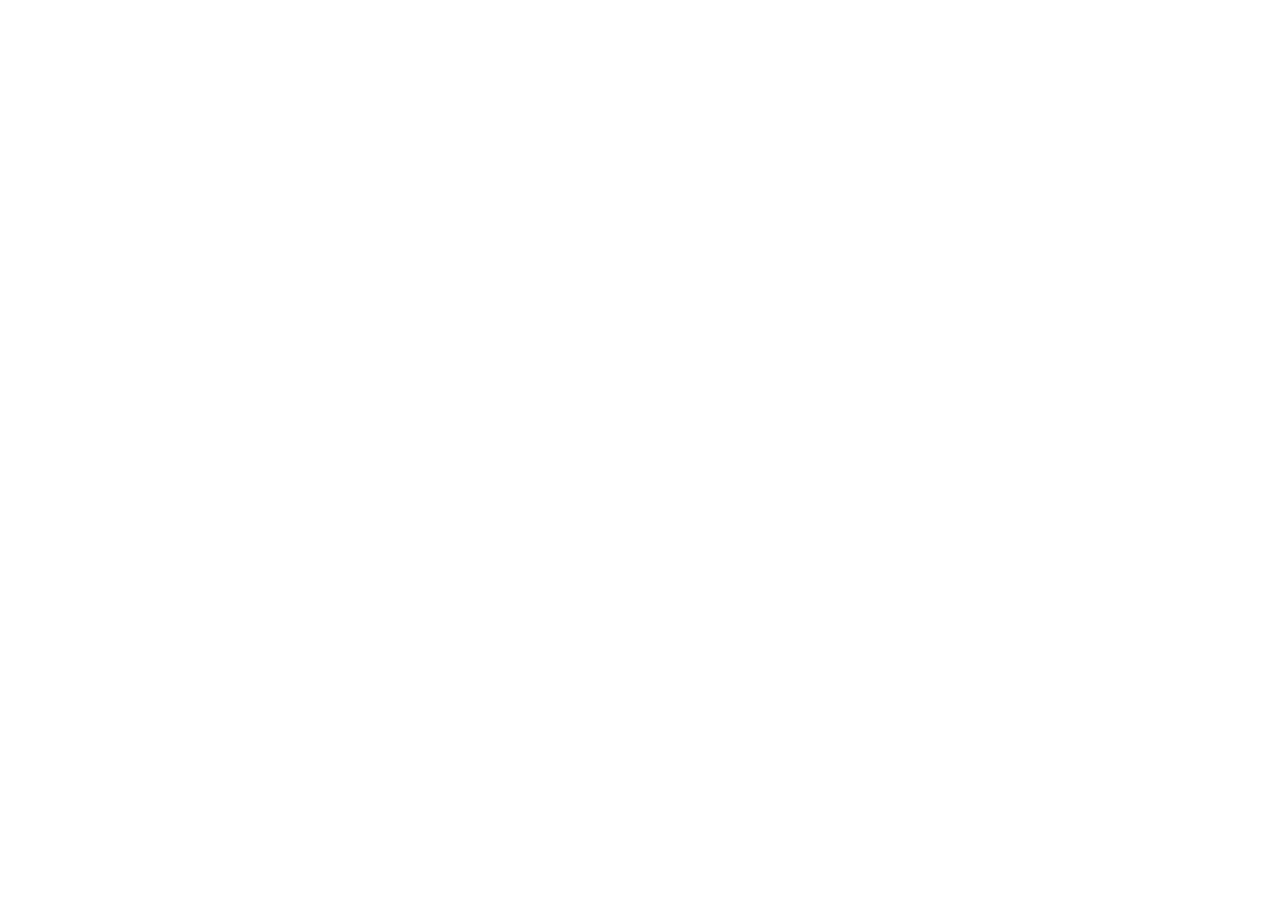
==== index.html @ d0f7f9ce "GENIUS ∞: region editor + tempo-lock" ====
<!doctype html>
<html lang="en">
<head>
  <meta charset="UTF-8" />
  <meta name="viewport" content="width=device-width, initial-scale=1.0" />
  <title>GENIUS ∞ · by Machavelli</title>
  <meta name="description" content="The synesthetic DAW — produce, track, mix, master, DJ. Everything in the box." />
  <meta property="og:title" content="GENIUS ∞ · by Machavelli" />
  <meta property="og:description" content="The synesthetic DAW — produce, track, mix, master, DJ. Everything in the box." />
  <meta property="og:type" content="website" />
  <meta property="og:url" content="https://jackpolo69.github.io/genius/" />
  <meta property="og:image" content="https://jackpolo69.github.io/genius/og.png" />
  <meta name="twitter:card" content="summary_large_image" />
  <link rel="manifest" href="manifest.webmanifest" />
  <link rel="apple-touch-icon" href="icon-192.png" />
  <meta name="theme-color" content="#e6e8ee" />
  <meta name="twitter:image" content="https://jackpolo69.github.io/genius/og.png" />
  <script type="module" crossorigin src="/genius/assets/index-BttVR9LT.js"></script>
  <link rel="stylesheet" crossorigin href="/genius/assets/index-BQiMlMH0.css">
</head>
<body>
  <div id="root"></div>
</body>
</html>
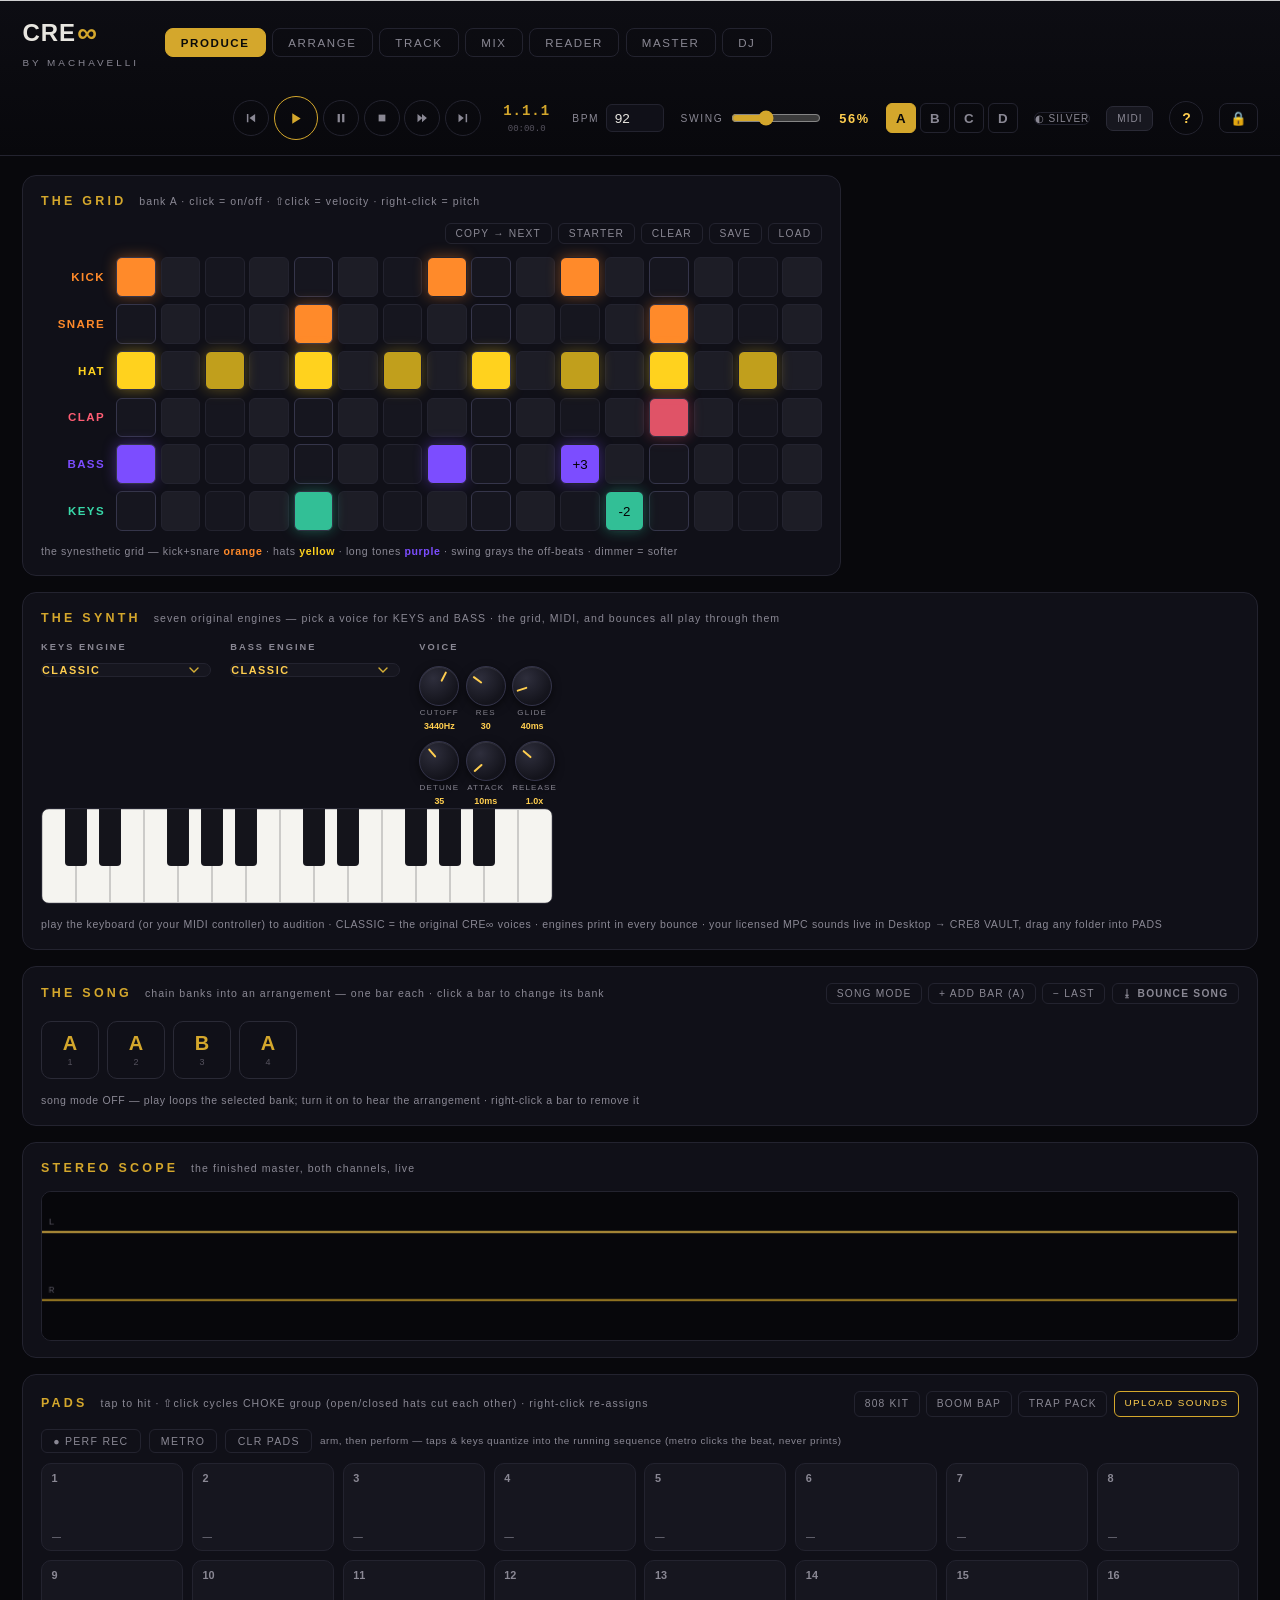
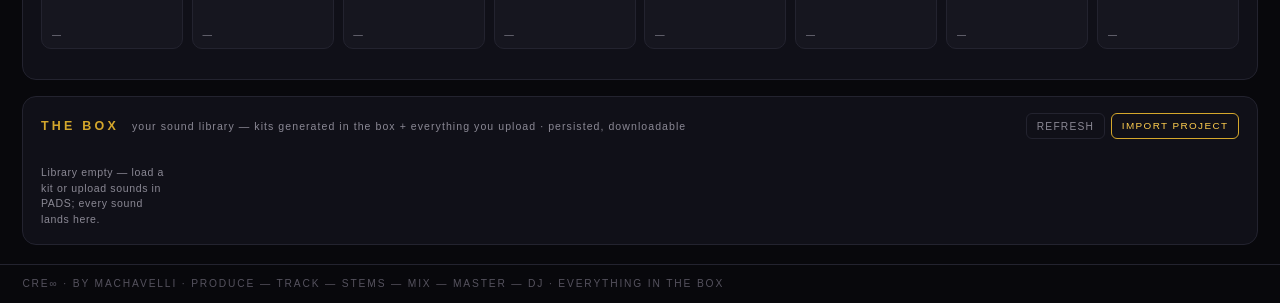
==== commit ac786332: "CRE∞ — the DAW renamed (was GENIUS ∞) · mythOS rebrand" ====
--- a/index.html
+++ b/index.html
@@ -3,20 +3,20 @@
 <head>
   <meta charset="UTF-8" />
   <meta name="viewport" content="width=device-width, initial-scale=1.0" />
-  <title>GENIUS ∞ · by Machavelli</title>
+  <title>CRE∞ · by Machavelli</title>
   <meta name="description" content="The synesthetic DAW — produce, track, mix, master, DJ. Everything in the box." />
-  <meta property="og:title" content="GENIUS ∞ · by Machavelli" />
+  <meta property="og:title" content="CRE∞ · by Machavelli" />
   <meta property="og:description" content="The synesthetic DAW — produce, track, mix, master, DJ. Everything in the box." />
   <meta property="og:type" content="website" />
-  <meta property="og:url" content="https://jackpolo69.github.io/genius/" />
-  <meta property="og:image" content="https://jackpolo69.github.io/genius/og.png" />
+  <meta property="og:url" content="https://jackpolo69.github.io/cre8/" />
+  <meta property="og:image" content="https://jackpolo69.github.io/cre8/og.png" />
   <meta name="twitter:card" content="summary_large_image" />
   <link rel="manifest" href="manifest.webmanifest" />
   <link rel="apple-touch-icon" href="icon-192.png" />
   <meta name="theme-color" content="#e6e8ee" />
-  <meta name="twitter:image" content="https://jackpolo69.github.io/genius/og.png" />
-  <script type="module" crossorigin src="/genius/assets/index-BttVR9LT.js"></script>
-  <link rel="stylesheet" crossorigin href="/genius/assets/index-BQiMlMH0.css">
+  <meta name="twitter:image" content="https://jackpolo69.github.io/cre8/og.png" />
+  <script type="module" crossorigin src="/assets/index-DWMGyUYW.js"></script>
+  <link rel="stylesheet" crossorigin href="/assets/index-BhJXelOL.css">
 </head>
 <body>
   <div id="root"></div>
--- a/assets/index-BhJXelOL.css
+++ b/assets/index-BhJXelOL.css
@@ -0,0 +1 @@
+:root{--bg: #dcdfe6;--panel: #f2f4f8;--panel2: #e7eaf0;--line: #c6cad4;--ink: #23252c;--dim: #6f7480;--gold: #a87f18;--gold-hot: #8a680e;--glass: #0b0b10;--glass-line: #23232f}body{background:linear-gradient(160deg,#e6e8ee,#d3d7df)}*{margin:0;padding:0;box-sizing:border-box}body{background:var(--bg);color:var(--ink);font:14px/1.5 Helvetica Neue,Arial,sans-serif;-webkit-font-smoothing:antialiased}.shell{min-height:100dvh;display:flex;flex-direction:column}.top{display:flex;align-items:center;gap:1.6rem;padding:.9rem 1.4rem;border-bottom:1px solid var(--line);background:linear-gradient(180deg,#f5f6fa,#e3e6ec);box-shadow:0 1px #fffc inset;position:sticky;top:0;z-index:5;flex-wrap:wrap}.brand b{font-size:1.5rem;letter-spacing:.04em;font-weight:800}.brand b span{color:var(--gold)}.brand i{display:block;font-size:.62rem;letter-spacing:.3em;text-transform:uppercase;color:var(--dim);font-style:normal}.screens{display:flex;gap:.4rem}.screens button{background:none;border:1px solid var(--line);color:var(--dim);padding:.45rem .95rem;border-radius:8px;letter-spacing:.14em;font-size:.72rem;cursor:pointer}.screens button.on{color:#0a0a0a;background:var(--gold);border-color:var(--gold);font-weight:700}.transport{display:flex;align-items:center;gap:1rem;margin-left:auto;flex-wrap:wrap}.transport label{font-size:.64rem;letter-spacing:.16em;color:var(--dim);display:flex;align-items:center;gap:.45rem}.transport input[type=number]{width:58px;background:var(--panel);border:1px solid var(--line);color:var(--ink);padding:.35rem .45rem;border-radius:6px;font-size:.85rem}.transport input[type=range]{accent-color:var(--gold);width:90px}.play{width:44px;height:44px;border-radius:50%;border:1px solid var(--gold);background:none;color:var(--gold);font-size:1rem;cursor:pointer;transition:all .15s}.play.live{background:var(--gold);color:#0a0a0a;box-shadow:0 0 24px #d4a72c55}.lock{background:none;border:1px solid var(--line);border-radius:8px;padding:.4rem .6rem;cursor:pointer}.lock.open{border-color:var(--gold)}.widgetbar{display:flex;align-items:center;gap:.5rem;padding:.55rem 1.4rem;background:#e9e7f0;border-bottom:1px solid var(--line);font-size:.68rem;letter-spacing:.12em;color:var(--dim);flex-wrap:wrap}.widgetbar button{background:none;border:1px solid var(--line);color:var(--dim);border-radius:6px;padding:.3rem .7rem;cursor:pointer;text-transform:uppercase;font-size:.64rem;letter-spacing:.12em}.widgetbar button.on{color:var(--gold-hot);border-color:var(--gold)}.widgetbar em{margin-left:auto;font-style:italic;color:#7c818c}.deck{flex:1;display:grid;grid-template-columns:repeat(12,1fr);gap:1rem;padding:1.2rem 1.4rem;align-content:start}.widget{background:var(--panel);border:1px solid var(--line);border-radius:14px;padding:1rem 1.1rem}.grid-widget{grid-column:span 8}.reader-widget{grid-column:span 4}.library-widget{grid-column:span 12}.mixer-widget,.dj-widget{grid-column:span 8}.whead{display:flex;align-items:baseline;gap:.8rem;margin-bottom:.8rem}.whead h2{font-size:.78rem;letter-spacing:.26em;color:var(--gold);font-weight:700}.wsub{font-size:.66rem;color:var(--dim);letter-spacing:.1em}.wactions{margin-left:auto;display:flex;gap:.4rem}.wactions button{background:none;border:1px solid var(--line);color:var(--dim);border-radius:6px;padding:.25rem .6rem;font-size:.64rem;letter-spacing:.12em;text-transform:uppercase;cursor:pointer}.wactions button:hover{color:var(--ink)}.grid{display:flex;flex-direction:column;gap:.45rem}.row{display:flex;align-items:center;gap:.7rem}.tname{width:64px;text-align:right;background:none;border:none;font-weight:800;font-size:.72rem;letter-spacing:.12em;cursor:pointer}.steps{display:grid;grid-template-columns:repeat(16,1fr);gap:.3rem;flex:1}.step{aspect-ratio:1;border-radius:6px;border:1px solid var(--line);background:var(--panel2);cursor:pointer;transition:transform .08s,background .1s;min-width:0}.step.beat{border-color:#35354a}.step.swung:not(.on){background:#ccd1da}.step:hover{transform:scale(1.12)}.step.now{outline:2px solid var(--gold-hot);outline-offset:1px}.legend{margin-top:.8rem;font-size:.66rem;color:var(--dim);letter-spacing:.06em}.legend i{font-style:normal;font-weight:700}.reader-widget canvas{width:100%;height:120px;border-radius:8px;display:block;background:#0b0b10}.readout{display:flex;gap:1.6rem;margin-top:.7rem}.readout b{display:block;font-size:1.35rem;color:var(--gold-hot)}.readout span{font-size:.62rem;letter-spacing:.14em;text-transform:uppercase;color:var(--dim)}.library{display:grid;grid-template-columns:repeat(auto-fill,minmax(120px,1fr));gap:.7rem}.sound{background:var(--panel2);border:1px solid var(--line);border-left-width:3px;border-radius:10px;padding:.8rem;text-align:left;cursor:pointer;transition:transform .1s}.sound:hover{transform:translateY(-2px)}.sound b{display:block;font-size:.8rem;letter-spacing:.12em}.sound span{font-size:.6rem;color:var(--dim);letter-spacing:.14em;text-transform:uppercase}.mixer{display:flex;gap:1.4rem;padding:.4rem 0 .2rem}.strip{display:flex;flex-direction:column;align-items:center;gap:.6rem}.strip input[type=range]{writing-mode:vertical-lr;direction:rtl;height:130px;accent-color:var(--gold)}.strip b{font-size:.66rem;letter-spacing:.12em}.xfade{display:flex;align-items:center;gap:1rem;padding:1rem 0}.xfade b{color:var(--gold);font-size:1.1rem}.xfade input{flex:1;accent-color:var(--gold);height:30px}.foot{padding:.7rem 1.4rem;border-top:1px solid var(--line);color:#7c818c;font-size:.64rem;letter-spacing:.18em;text-transform:uppercase}@media (max-width: 900px){.grid-widget,.reader-widget,.mixer-widget,.dj-widget{grid-column:span 12}.tname{width:48px;font-size:.62rem}.mixer{overflow-x:auto}}.swing-pct{color:var(--gold-hot);font-size:.8rem;min-width:42px;text-align:right;font-variant-numeric:tabular-nums}.banks{display:flex;gap:.25rem}.banks button{width:30px;height:30px;border-radius:6px;border:1px solid var(--line);background:none;color:var(--dim);font-weight:800;cursor:pointer}.banks button.on{background:var(--gold);color:#0a0a0a;border-color:var(--gold)}.takes-widget,.master-widget{grid-column:span 12}.recbtn{background:none;border:1px solid #e5484d;color:#ff7b81;border-radius:6px;padding:.3rem .7rem;font-size:.66rem;letter-spacing:.12em;cursor:pointer}.recstop{background:#e5484d;border:1px solid #e5484d;color:#fff;border-radius:6px;padding:.3rem .7rem;font-size:.66rem;letter-spacing:.12em;cursor:pointer}.reclive{color:#ff7b81;font-size:.7rem;letter-spacing:.14em;margin-bottom:.6rem;animation:blink 1.1s infinite}.take{background:var(--panel2);border:1px solid var(--line);border-radius:10px;padding:.7rem .8rem}.take b{display:block;font-size:.74rem;letter-spacing:.08em}.take span{font-size:.62rem;color:var(--dim)}.takeacts{display:flex;gap:.4rem;margin-top:.5rem}.takeacts button{background:none;border:1px solid var(--line);color:var(--ink);border-radius:6px;padding:.25rem .6rem;font-size:.66rem;cursor:pointer}.strip{min-width:76px}.strip .meter{width:8px;height:60px;background:#0b0b10;border-radius:4px;overflow:hidden;display:flex;align-items:flex-end;margin-bottom:.3rem}.strip .meterfill{width:100%;transition:height .08s linear}.strip .fader{writing-mode:vertical-lr;direction:rtl;height:100px;accent-color:var(--gold)}.mini{display:flex;flex-direction:column;align-items:center;font-size:.54rem;letter-spacing:.1em;color:var(--dim);gap:.1rem}.mini input{width:64px;accent-color:var(--gold)}.mini b{color:var(--gold-hot);font-size:.6rem}.ms{display:flex;gap:.3rem;margin:.3rem 0}.ms button{width:24px;height:22px;border-radius:5px;border:1px solid var(--line);background:none;color:var(--dim);font-size:.62rem;font-weight:800;cursor:pointer}.ms button.dead{background:#e5484d;color:#fff;border-color:#e5484d}.ms button.soloed{background:var(--gold);color:#0a0a0a;border-color:var(--gold)}.mixer{overflow-x:auto;padding-bottom:.5rem}.masterrow{display:flex;gap:1.4rem;flex-wrap:wrap}.masterrow fieldset{border:1px solid var(--line);border-radius:12px;padding:.9rem 1rem;display:flex;gap:1rem;align-items:flex-end;flex-wrap:wrap}.masterrow legend{font-size:.62rem;letter-spacing:.2em;color:var(--gold);padding:0 .4rem}.grmeter{display:flex;align-items:center;gap:.5rem;font-size:.58rem;color:var(--dim)}.grbar{width:110px;height:8px;background:#0b0b10;border-radius:4px;overflow:hidden}.grfill{height:100%;background:linear-gradient(90deg,var(--gold),#e5484d);transition:width .1s}.grmeter b{color:var(--gold-hot)}.limbtn{background:none;border:1px solid var(--line);color:var(--dim);border-radius:8px;padding:.5rem .8rem;font-size:.64rem;letter-spacing:.12em;cursor:pointer}.limbtn.on{border-color:var(--gold);color:var(--gold-hot)}.bounce{background:var(--gold);border:1px solid var(--gold);color:#0a0a0a;border-radius:8px;padding:.45rem .9rem;font-size:.68rem;font-weight:800;letter-spacing:.12em;cursor:pointer}.bounce[disabled]{opacity:.55;cursor:wait}.decks{display:grid;grid-template-columns:1fr 1fr;gap:1rem}.deckcard{background:var(--panel2);border:1px solid var(--line);border-radius:12px;padding:.8rem .9rem}.deckhead{display:flex;align-items:center;gap:.7rem;margin-bottom:.5rem}.deckhead b{color:var(--gold);font-size:1.05rem}.deckname{color:var(--dim);font-size:.72rem;flex:1;white-space:nowrap;overflow:hidden;text-overflow:ellipsis}.loadbtn{border:1px solid var(--gold);color:var(--gold-hot);border-radius:6px;padding:.28rem .6rem;font-size:.62rem;letter-spacing:.14em;cursor:pointer}.wave{width:100%;height:64px;border-radius:8px;display:block;background:#0b0b10;cursor:crosshair}.deckrow{display:flex;align-items:center;gap:.7rem;margin-top:.6rem;flex-wrap:wrap}.dbtn{width:40px;height:32px;border-radius:6px;border:1px solid var(--line);background:none;color:var(--ink);cursor:pointer}.dtime{font-size:.64rem;color:var(--dim);font-variant-numeric:tabular-nums}.dpitch{display:flex;align-items:center;gap:.4rem;font-size:.56rem;letter-spacing:.12em;color:var(--dim)}.dpitch input{width:90px;accent-color:var(--gold)}.dpitch b{color:var(--gold-hot);font-size:.62rem;min-width:40px}.kills{display:flex;gap:.3rem;margin-left:auto}.kill{width:26px;height:26px;border-radius:5px;border:1px solid var(--line);background:none;color:var(--dim);font-weight:800;font-size:.62rem;cursor:pointer}.kill.dead{background:#e5484d;border-color:#e5484d;color:#fff}.pads-widget{grid-column:span 12}.padbank{display:grid;grid-template-columns:repeat(8,1fr);gap:.55rem;margin-bottom:.9rem}.pad{aspect-ratio:1.6;background:var(--panel2);border:1px solid var(--line);border-radius:10px;cursor:pointer;display:flex;flex-direction:column;align-items:flex-start;justify-content:space-between;padding:.5rem .6rem;transition:transform .06s}.pad:active{transform:scale(.96)}.pad b{color:var(--dim);font-size:.68rem}.pad span{font-size:.6rem;color:var(--dim);white-space:nowrap;overflow:hidden;text-overflow:ellipsis;max-width:100%}.pad.loaded{border-color:var(--gold)}.pad.loaded b{color:var(--gold-hot)}.pad.loaded span{color:var(--ink)}.pad.target{outline:2px solid #e5484d}.padname{font-size:.56rem;color:var(--dim)}.padstep.on{background:var(--gold);box-shadow:0 0 12px #d4a72c55}.soundrow{display:flex;align-items:center;gap:.6rem}.soundrow b{flex:1;font-size:.74rem}.soundrow.userSound b{color:var(--gold-hot)}.soundacts{display:flex;gap:.35rem}.soundacts button{background:none;border:1px solid var(--line);color:var(--ink);border-radius:6px;padding:.22rem .5rem;font-size:.62rem;cursor:pointer}.soundacts button[disabled]{opacity:.3;cursor:default}.brand i .inf{font-style:normal;color:var(--gold-hot);font-size:.8rem}.scope-widget{grid-column:span 12}.scopecv{width:100%;height:150px;display:block;border-radius:10px;background:#07070b;border:1px solid var(--line)}.mixer-widget{background:linear-gradient(180deg,#eceef4,#dfe2ea)}.strip{background:linear-gradient(180deg,#f8f9fc,#e4e7ee);border:1px solid #bfc4cf;border-radius:10px;padding:.7rem .5rem .5rem;position:relative;box-shadow:inset 0 1px #fffe,0 4px 14px #0002}.strip:before,.strip:after{content:"+";position:absolute;top:2px;font-size:.5rem;color:#a7acb8}.strip:before{left:5px}.strip>b{background:#0a0a10;border:1px solid #2a2a38;border-radius:4px;padding:.18rem .45rem;letter-spacing:.14em;margin-top:.35rem}.dyn{display:flex;flex-direction:column;align-items:center;gap:.25rem;margin:.3rem 0;padding:.35rem .3rem;background:#e2e5eb;border:1px solid #23232f;border-radius:6px}.dynon{font-size:.56rem;letter-spacing:.16em;border:1px solid var(--line);background:none;color:var(--dim);border-radius:4px;padding:.18rem .5rem;cursor:pointer;font-weight:800}.dynon.on{color:#0a0a0a;background:var(--gold);border-color:var(--gold)}.grled{width:8px;height:8px;border-radius:50%;background:#241d1d;border:1px solid #3a2a2a}.grled.hot{background:#ff4d4d;box-shadow:0 0 8px #ff4d4d}.rack{flex-direction:column}.rack fieldset{width:100%;border-radius:8px;position:relative;background:linear-gradient(180deg,#f6f7fa,#e2e5ec);border:1px solid #bfc4cf;box-shadow:inset 0 1px #fffe,0 6px 16px #0002;padding:1rem 2.4rem}.rack fieldset:before,.rack fieldset:after{content:"◉";position:absolute;top:50%;transform:translateY(-50%);color:#a7acb8;font-size:.8rem}.rack fieldset:before{left:.7rem}.rack legend{background:#0a0a10;border:1px solid #b6bbc7;border-radius:4px;padding:.2rem .7rem}.rack legend:before{content:"● ";color:#43d17c;font-size:.5rem;vertical-align:middle}.ttrow{display:flex;gap:.9rem;align-items:center}.ttwave{flex:1}.platter{width:96px;height:96px;flex:none;border-radius:50%;background:radial-gradient(circle,#1a1a22 0,#1a1a22 30%,#e2e5eb 70%);border:1px solid #b6bbc7;display:grid;place-items:center;box-shadow:0 6px 18px #0008,inset 0 0 0 3px #e0e3ea}.vinyl{width:84px;height:84px;border-radius:50%;position:relative;background:repeating-radial-gradient(circle at 50% 50%,#101016 0,#101016 1.5px,#16161e 1.5px,#16161e 3px);display:grid;place-items:center;box-shadow:inset 0 0 12px #000c}.platter.spinning .vinyl{animation:spin linear infinite;animation-duration:inherit}.vlabel b{font-size:.5rem;color:#0a0a0a;line-height:1}.vlabel span{font-size:.3rem;color:#0a0a0acc;line-height:1.2;max-width:30px;overflow:hidden;white-space:nowrap;text-overflow:ellipsis}.marker{position:absolute;top:3px;left:50%;width:2px;height:8px;background:var(--gold-hot)}.manual{width:34px;height:34px;border-radius:50%;border:1px solid var(--line);color:var(--gold-hot);display:grid;place-items:center;text-decoration:none;font-weight:800}.manual:hover{border-color:var(--gold)}.console{display:flex;gap:1rem;align-items:stretch;overflow-x:auto;padding-bottom:.4rem}.chanbay{display:flex;gap:.55rem}.strip{display:flex;flex-direction:column;align-items:center;gap:.45rem;min-width:92px;padding:.6rem .45rem .7rem}.scribble{background:#0a0a10;border:1px solid #2a2a38;border-radius:4px;padding:.18rem .5rem;letter-spacing:.14em;font-size:.64rem;width:100%;text-align:center}.knobcol{display:flex;flex-direction:column;gap:.3rem;align-items:center}.knobwrap{display:flex;flex-direction:column;align-items:center;gap:.05rem}.knob{border-radius:50%;background:radial-gradient(circle at 35% 30%,#fbfcfe,#ccd1da 75%);border:1px solid #aab0bc;cursor:ns-resize;position:relative;box-shadow:0 3px 8px #0003,inset 0 1px #fff;touch-action:none}.knobface{position:absolute;top:0;right:0;bottom:0;left:0}.knobface i{position:absolute;top:3px;left:50%;width:2px;height:30%;background:#a87f18;transform:translate(-50%);border-radius:2px}.klabel{font-size:.5rem;letter-spacing:.14em;color:var(--dim)}.kval{font-size:.56rem;color:var(--gold-hot);font-variant-numeric:tabular-nums}.dynsec{display:flex;flex-direction:column;align-items:center;gap:.3rem;padding:.4rem .35rem;background:#e2e5eb;border:1px solid #23232f;border-radius:6px;width:100%}.dynknobs{display:flex;gap:.4rem}.routing{display:flex;flex-direction:column;gap:.3rem;align-items:center;width:100%}.cuebtn{width:100%;border:1px solid var(--line);background:none;color:var(--dim);font-size:.58rem;font-weight:800;letter-spacing:.18em;border-radius:4px;padding:.22rem 0;cursor:pointer}.cuebtn.on{background:#43d17c;border-color:#43d17c;color:#06130a}.grpsel{display:flex;gap:.25rem;width:100%}.grpsel button{flex:1;border:1px solid var(--line);background:none;color:var(--dim);font-size:.54rem;font-weight:800;border-radius:4px;padding:.2rem 0;cursor:pointer}.grpsel button.on{background:var(--gold);border-color:var(--gold);color:#0a0a0a}.faderbay{display:flex;gap:.45rem;align-items:flex-end}.faderbay .fader{writing-mode:vertical-lr;direction:rtl;height:150px;accent-color:var(--gold)}.faderbay .meter{width:7px;height:150px}.mastersec{display:flex;gap:.8rem;padding:.6rem .8rem;background:linear-gradient(180deg,#191922,#eef0f5);border:1px solid #b6bbc7;border-radius:12px;align-items:stretch}.msec-block{display:flex;flex-direction:column;align-items:center;gap:.6rem;padding:.4rem .5rem;border-right:1px solid #23232f}.msec-block:last-child{border-right:none}.msec-title{font-size:.52rem;letter-spacing:.22em;color:var(--gold);font-weight:800}.groupfaders{display:flex;gap:.7rem}.gstrip{display:flex;flex-direction:column;align-items:center;gap:.3rem}.gstrip .gfader{writing-mode:vertical-lr;direction:rtl;height:130px;accent-color:var(--gold)}.gstrip b{font-size:.6rem;color:var(--gold-hot)}.monsel{display:flex;flex-direction:column;gap:.3rem;width:100%}.monsel button{border:1px solid var(--line);background:none;color:var(--dim);font-size:.54rem;font-weight:800;letter-spacing:.14em;border-radius:4px;padding:.3rem .5rem;cursor:pointer}.monsel button.on{background:var(--gold);border-color:var(--gold);color:#0a0a0a}.stmaster{justify-content:flex-start}.stfader{writing-mode:vertical-lr;direction:rtl;height:170px;accent-color:#ff5d5d}.stval{font-size:.7rem;color:var(--gold-hot)}.brand b .infbig{color:var(--gold);font-size:1.15em;vertical-align:middle;position:relative;top:-.09em;padding-left:.05em}.songbar{display:flex;gap:8px;flex-wrap:wrap;padding:4px 0 2px}.songchip{width:58px;height:58px;border-radius:10px;border:1px solid #bfc4cf;background:#eef0f5;color:#e8e6e0;cursor:pointer;display:flex;flex-direction:column;align-items:center;justify-content:center;gap:2px;transition:border-color .15s,box-shadow .15s}.songchip b{font-size:20px;color:#d4a72c}.songchip span{font-size:9px;color:#7c818c}.songchip:hover{border-color:#d4a72c66}.songchip.nowbar{border-color:#d4a72c;box-shadow:0 0 16px #d4a72c55;background:#17130a}.song-widget .wactions button.on{border-color:#d4a72c;color:#d4a72c;box-shadow:0 0 10px #d4a72c44}.pad{position:relative}.chokebadge{position:absolute;top:4px;right:5px;font-style:normal;font-size:8px;color:#0b0b10;background:#ffd21e;border-radius:4px;padding:1px 3px;font-weight:700}.grfill.loudfill{background:linear-gradient(90deg,#38d9a9,#ffd21e 70%,#ff5d73)}.platter{cursor:grab;touch-action:none}.platter:active{cursor:grabbing}.stemlist{display:flex;flex-direction:column;gap:8px}.stemrow{display:flex;align-items:center;gap:14px;background:#eef0f5;border:1px solid #c6cad4;border-radius:8px;padding:10px 14px}.stemrow>b{font-size:14px;letter-spacing:1px;min-width:70px}.stemrow>span{color:#7c818c;font-size:11px;flex:1}.stemacts{display:flex;gap:6px}.stemacts button{background:#e8ebf1;border:1px solid #bfc4cf;color:#4a4e58;border-radius:6px;padding:5px 9px;font-size:10px;cursor:pointer}.stemacts button:hover{border-color:#d4a72c66;color:#e8e6e0}.fxrow{display:flex;align-items:center;gap:14px;margin-top:8px;border-top:1px dashed #c6cad4;padding-top:8px}.fxtitle{color:#7c818c;font-size:10px;letter-spacing:2px}.fxunit{display:flex;align-items:center;gap:8px;background:#e2e5eb;border:1px solid #ccd1da;border-radius:8px;padding:4px 8px}.fxunit>button{background:#e8ebf1;border:1px solid #bfc4cf;color:#6f7480;border-radius:6px;padding:4px 8px;font-size:9px;cursor:pointer;letter-spacing:1px}.fxunit>button.on{border-color:#d4a72c;color:#d4a72c;box-shadow:0 0 8px #d4a72c44}.verbtypes{display:grid;grid-template-columns:1fr 1fr;gap:4px;margin-bottom:6px}.verbtypes button{background:#e8ebf1;border:1px solid #bfc4cf;color:#6f7480;border-radius:5px;padding:3px 4px;font-size:8px;cursor:pointer;letter-spacing:1px}.verbtypes button.on{border-color:#d4a72c;color:#d4a72c}.midibtn{background:#e8ebf1;border:1px solid #bfc4cf;color:#6f7480;border-radius:7px;padding:6px 10px;font-size:10px;cursor:pointer;letter-spacing:1px}.midibtn.on{border-color:#38d9a9;color:#38d9a9}.midibtn.armed{border-color:#ff5d73;color:#ff5d73;box-shadow:0 0 10px #ff5d7344}.racktracks{display:flex;gap:6px;margin-bottom:10px}.racktracks button{background:#eef0f5;border:1px solid #c6cad4;border-radius:7px;padding:5px 12px;font-size:10px;cursor:pointer;letter-spacing:1px;opacity:.55}.racktracks button.on{opacity:1;border-color:currentColor;box-shadow:0 0 10px #d4a72c22}.rackchain{display:flex;gap:10px;flex-wrap:wrap;min-height:60px;align-items:stretch}.rackdev{background:#eef0f5;border:1px solid #bfc4cf;border-radius:10px;padding:8px 10px;display:flex;flex-direction:column;gap:4px}.rackdevhead{display:flex;justify-content:space-between;align-items:center;gap:10px}.rackdevhead b{font-size:10px;color:#d4a72c;letter-spacing:1px}.rackx{background:none;border:none;color:#7c818c;cursor:pointer;font-size:10px}.rackx:hover{color:#ff5d73}.rackknobs{display:flex;gap:8px}.rackadd{display:flex;gap:6px;align-items:center;margin-top:10px;flex-wrap:wrap}.rackadd span{color:#7c818c;font-size:10px;letter-spacing:2px}.rackadd button{background:#e8ebf1;border:1px solid #bfc4cf;color:#4a4e58;border-radius:6px;padding:4px 9px;font-size:9px;cursor:pointer}.rackadd button:hover{border-color:#d4a72c66;color:#d4a72c}.dbpm{color:#38d9a9;font-size:11px;letter-spacing:1px;min-width:84px;text-align:right}.dbtn.sync{border-color:#38d9a966;color:#38d9a9;font-size:9px}.rangesel{display:flex;gap:3px}.rangesel button{background:#eef0f5;border:1px solid #c6cad4;color:#7c818c;border-radius:5px;padding:3px 6px;font-size:8px;cursor:pointer}.rangesel button.on{color:#d4a72c;border-color:#d4a72c66}.loopjump{display:flex;gap:4px;align-items:center;margin-top:6px;flex-wrap:wrap}.lbtn{background:#eef0f5;border:1px solid #c6cad4;color:#6f7480;border-radius:5px;padding:3px 8px;font-size:9px;cursor:pointer}.lbtn:hover{border-color:#d4a72c66;color:#d4a72c}.lbtn.on{color:#d4a72c;border-color:#d4a72c;box-shadow:0 0 8px #d4a72c33}.lbtn.exit:disabled{opacity:.35;cursor:default}.lbtn.vinylbtn.on{color:#ff8a2a;border-color:#ff8a2a}.arraddrow{display:flex;gap:6px;align-items:center;flex-wrap:wrap;margin-bottom:10px}.arraddrow span{color:#7c818c;font-size:10px;letter-spacing:2px}.arraddrow button{background:#eef0f5;border:1px solid #c6cad4;border-radius:6px;padding:4px 9px;font-size:9px;cursor:pointer;color:#4a4e58}.arraddrow button:hover{border-color:#d4a72c66}.clipsel{background:#eef0f5;border:1px solid #bfc4cf;color:#4a4e58;border-radius:6px;padding:4px 8px;font-size:10px}.arrgrid{display:flex;flex-direction:column;gap:4px;overflow-x:auto;padding-bottom:6px}.arrrow{display:flex;align-items:center;gap:8px}.arrname{min-width:112px;display:flex;align-items:center;justify-content:space-between;font-size:10px;letter-spacing:1px}.arrcells{display:flex;gap:2px}.arrcell{width:26px;height:26px;border-radius:4px;border:1px solid #ccd1da;background:#e2e5eb;color:#d4a72c;font-size:9px;cursor:pointer;padding:0}.arrcell.barline{border-left-color:#b6bbc7}.arrcell.oncell{background:#d4a72c22;border-color:#d4a72c88}.arrcell.nowbar{box-shadow:inset 0 0 0 1px #38d9a9}.playhead{position:absolute;top:0;bottom:0;width:2px;background:#38d9a9;box-shadow:0 0 8px #38d9a9aa;z-index:2;pointer-events:none}.rollcv{width:100%;border-radius:8px;border:1px solid #ccd1da}.decks.pro{display:grid;grid-template-columns:1fr auto 1fr;gap:14px;align-items:start}.djmixer{display:grid;grid-template-columns:1fr 1fr;gap:10px;background:#e2e5eb;border:1px solid #c6cad4;border-radius:12px;padding:12px 10px 10px}.mixchan{display:flex;flex-direction:column;align-items:center;gap:7px}.mixlbl{color:#d4a72c;font-size:11px;letter-spacing:2px}.eqcell{display:flex;flex-direction:column;align-items:center;gap:2px}.kill.mini{font-size:7px;padding:1px 5px}.mixmeterwrap{display:flex;gap:6px;align-items:stretch;height:120px}.meter.tall{height:120px}.vfader{writing-mode:vertical-lr;direction:rtl;height:120px;width:22px}.xfade.inmixer{grid-column:1 / -1;margin-top:4px}.deckcard.dropready{outline:2px dashed #38d9a9;outline-offset:4px}.decks.pro{grid-template-columns:minmax(0,1fr) auto minmax(0,1fr)}.decks.pro .deckcard{min-width:0}.decks.pro .ttwave{flex:1;min-width:0}.decks.pro .wave{width:100%;height:64px}@media (max-width: 1100px){.decks.pro{grid-template-columns:1fr}.djmixer{order:3}}.dbread{font-style:normal;font-family:monospace;font-size:10px;color:#38d9a9;background:#07070b;border:1px solid #ccd1da;border-radius:4px;padding:2px 5px;min-width:42px;text-align:center;display:inline-block}.dbread.hot{color:#ff5d73}.dbread.big{font-size:13px;padding:3px 8px}.counters{display:flex;flex-direction:column;align-items:center;gap:1px;margin:0 6px}.poscount{font-family:monospace;font-size:14px;color:#d4a72c;letter-spacing:1px}.clockcount{font-family:monospace;font-size:9px;color:#7c818c}.dbread.tiny{font-size:8px;min-width:34px;padding:1px 3px}.pkrow{display:flex;gap:12px;align-items:center;font-size:9px;color:#6f7480;margin-bottom:6px}.pkrow b{margin-left:4px}.clipled{background:#e8ebf1;border:1px solid #bfc4cf;color:#7c818c;border-radius:5px;padding:3px 8px;font-size:8px;cursor:pointer;letter-spacing:1px}.clipled.lit{background:#ff5d73;color:#0b0b10;border-color:#ff5d73;box-shadow:0 0 12px #ff5d73aa}.reader-widget canvas{width:100%;border-radius:8px;border:1px solid #ccd1da}.step{background:#14141b;border-color:#26262f}.step.beat{border-color:#3a3a4e}.step.swung:not(.on){background:#232330}.step.now{outline-color:#a87f18}.scribble,.strip>b{background:#0b0b10;border-color:#34343f;color:#e8e6e0}.rack legend{background:#0b0b10;border-color:#34343f;color:#d4a72c}.dyn{background:#0d0d13;border-color:#23232f}.platter{background:radial-gradient(circle,#1a1a22 0,#1a1a22 30%,#0d0d13 70%);border-color:#9aa0ac;box-shadow:0 6px 18px #0004,inset 0 0 0 3px #14141c}.vinyl{background:repeating-radial-gradient(circle at 50% 50%,#101016 0,#101016 1.5px,#16161e 1.5px,#16161e 3px)}.meter,.grbar{background:#0b0b10}.dbread{background:#07070b;border-color:#2a2a34}.counters .poscount{color:#a87f18}.dtime,.dbpm{font-variant-numeric:tabular-nums}.songchip b{color:#a87f18}.wave,.scopecv,.rollcv,.reader-widget canvas{border-color:#b6bbc7}.knobcol .knob{background:radial-gradient(circle at 35% 30%,#fbfcfe,#ccd1da 75%)}.dynknobs .knob{background:radial-gradient(circle at 35% 30%,#ffe9e0,#e0b7a6 75%);border-color:#c79d8a}.fxunit .knob,.fxrow>.knobwrap .knob{background:radial-gradient(circle at 35% 30%,#e2f0ff,#a9c6e4 75%);border-color:#8fb0d4}.msec-block .knob{background:radial-gradient(circle at 35% 30%,#eafff3,#a9d9bd 75%);border-color:#8cc0a2}.kval{color:#23252c;font-weight:700}.klabel{color:#6f7480}.top{border-bottom:1px solid #bfc4cf}.foot{color:#8a8f9a}.mixchan .mixlbl,.whead h2{color:#8a680e}.arrcell{background:#14141b;border-color:#26262f;color:#d4a72c}.arrcell.barline{border-left-color:#3a3a4e}.arrcell.oncell{background:#d4a72c33;border-color:#a87f18}.playhead{background:#0f9d6d;box-shadow:0 0 8px #0f9d6daa}.chokebadge{background:#a87f18;color:#fff}.djmixer{background:linear-gradient(180deg,#eceef4,#dfe2ea);border-color:#bfc4cf}.fxunit{background:#e8ebf1;border-color:#c6cad4}.rackdev{background:linear-gradient(180deg,#f6f7fa,#e2e5ec);border-color:#bfc4cf}.stemrow{background:#eef0f5;border-color:#c6cad4}body[data-theme=noir]{--bg: #08080c;--panel: #101018;--panel2: #16161f;--line: #23232f;--ink: #e8e6e0;--dim: #8a8894;--gold: #d4a72c;--gold-hot: #ffce4f}body[data-theme=noir] *{margin:0;padding:0;box-sizing:border-box}body[data-theme=noir]{background:var(--bg);color:var(--ink);font:14px/1.5 Helvetica Neue,Arial,sans-serif;-webkit-font-smoothing:antialiased}body[data-theme=noir] .shell{min-height:100dvh;display:flex;flex-direction:column}body[data-theme=noir] .top{display:flex;align-items:center;gap:1.6rem;padding:.9rem 1.4rem;border-bottom:1px solid var(--line);background:linear-gradient(180deg,#0d0d13,#08080c);position:sticky;top:0;z-index:5;flex-wrap:wrap}body[data-theme=noir] .brand b{font-size:1.5rem;letter-spacing:.04em;font-weight:800}body[data-theme=noir] .brand b span{color:var(--gold)}body[data-theme=noir] .brand i{display:block;font-size:.62rem;letter-spacing:.3em;text-transform:uppercase;color:var(--dim);font-style:normal}body[data-theme=noir] .screens{display:flex;gap:.4rem}body[data-theme=noir] .screens button{background:none;border:1px solid var(--line);color:var(--dim);padding:.45rem .95rem;border-radius:8px;letter-spacing:.14em;font-size:.72rem;cursor:pointer}body[data-theme=noir] .screens button.on{color:#0a0a0a;background:var(--gold);border-color:var(--gold);font-weight:700}body[data-theme=noir] .transport{display:flex;align-items:center;gap:1rem;margin-left:auto;flex-wrap:wrap}body[data-theme=noir] .transport label{font-size:.64rem;letter-spacing:.16em;color:var(--dim);display:flex;align-items:center;gap:.45rem}body[data-theme=noir] .transport input[type=number]{width:58px;background:var(--panel);border:1px solid var(--line);color:var(--ink);padding:.35rem .45rem;border-radius:6px;font-size:.85rem}body[data-theme=noir] .transport input[type=range]{accent-color:var(--gold);width:90px}body[data-theme=noir] .play{width:44px;height:44px;border-radius:50%;border:1px solid var(--gold);background:none;color:var(--gold);font-size:1rem;cursor:pointer;transition:all .15s}body[data-theme=noir] .play.live{background:var(--gold);color:#0a0a0a;box-shadow:0 0 24px #d4a72c55}body[data-theme=noir] .lock{background:none;border:1px solid var(--line);border-radius:8px;padding:.4rem .6rem;cursor:pointer}body[data-theme=noir] .lock.open{border-color:var(--gold)}body[data-theme=noir] .widgetbar{display:flex;align-items:center;gap:.5rem;padding:.55rem 1.4rem;background:#14101c;border-bottom:1px solid var(--line);font-size:.68rem;letter-spacing:.12em;color:var(--dim);flex-wrap:wrap}body[data-theme=noir] .widgetbar button{background:none;border:1px solid var(--line);color:var(--dim);border-radius:6px;padding:.3rem .7rem;cursor:pointer;text-transform:uppercase;font-size:.64rem;letter-spacing:.12em}body[data-theme=noir] .widgetbar button.on{color:var(--gold-hot);border-color:var(--gold)}body[data-theme=noir] .widgetbar em{margin-left:auto;font-style:italic;color:#55525e}body[data-theme=noir] .deck{flex:1;display:grid;grid-template-columns:repeat(12,1fr);gap:1rem;padding:1.2rem 1.4rem;align-content:start}body[data-theme=noir] .widget{background:var(--panel);border:1px solid var(--line);border-radius:14px;padding:1rem 1.1rem}body[data-theme=noir] .grid-widget{grid-column:span 8}body[data-theme=noir] .reader-widget{grid-column:span 4}body[data-theme=noir] .library-widget{grid-column:span 12}body[data-theme=noir] .mixer-widget,body[data-theme=noir] .dj-widget{grid-column:span 8}body[data-theme=noir] .whead{display:flex;align-items:baseline;gap:.8rem;margin-bottom:.8rem}body[data-theme=noir] .whead h2{font-size:.78rem;letter-spacing:.26em;color:var(--gold);font-weight:700}body[data-theme=noir] .wsub{font-size:.66rem;color:var(--dim);letter-spacing:.1em}body[data-theme=noir] .wactions{margin-left:auto;display:flex;gap:.4rem}body[data-theme=noir] .wactions button{background:none;border:1px solid var(--line);color:var(--dim);border-radius:6px;padding:.25rem .6rem;font-size:.64rem;letter-spacing:.12em;text-transform:uppercase;cursor:pointer}body[data-theme=noir] .wactions button:hover{color:var(--ink)}body[data-theme=noir] .grid{display:flex;flex-direction:column;gap:.45rem}body[data-theme=noir] .row{display:flex;align-items:center;gap:.7rem}body[data-theme=noir] .tname{width:64px;text-align:right;background:none;border:none;font-weight:800;font-size:.72rem;letter-spacing:.12em;cursor:pointer}body[data-theme=noir] .steps{display:grid;grid-template-columns:repeat(16,1fr);gap:.3rem;flex:1}body[data-theme=noir] .step{aspect-ratio:1;border-radius:6px;border:1px solid var(--line);background:var(--panel2);cursor:pointer;transition:transform .08s,background .1s;min-width:0}body[data-theme=noir] .step.beat{border-color:#35354a}body[data-theme=noir] .step.swung:not(.on){background:#1d1d26}body[data-theme=noir] .step:hover{transform:scale(1.12)}body[data-theme=noir] .step.now{outline:2px solid var(--gold-hot);outline-offset:1px}body[data-theme=noir] .legend{margin-top:.8rem;font-size:.66rem;color:var(--dim);letter-spacing:.06em}body[data-theme=noir] .legend i{font-style:normal;font-weight:700}body[data-theme=noir] .reader-widget canvas{width:100%;height:120px;border-radius:8px;display:block;background:#0b0b10}body[data-theme=noir] .readout{display:flex;gap:1.6rem;margin-top:.7rem}body[data-theme=noir] .readout b{display:block;font-size:1.35rem;color:var(--gold-hot)}body[data-theme=noir] .readout span{font-size:.62rem;letter-spacing:.14em;text-transform:uppercase;color:var(--dim)}body[data-theme=noir] .library{display:grid;grid-template-columns:repeat(auto-fill,minmax(120px,1fr));gap:.7rem}body[data-theme=noir] .sound{background:var(--panel2);border:1px solid var(--line);border-left-width:3px;border-radius:10px;padding:.8rem;text-align:left;cursor:pointer;transition:transform .1s}body[data-theme=noir] .sound:hover{transform:translateY(-2px)}body[data-theme=noir] .sound b{display:block;font-size:.8rem;letter-spacing:.12em}body[data-theme=noir] .sound span{font-size:.6rem;color:var(--dim);letter-spacing:.14em;text-transform:uppercase}body[data-theme=noir] .mixer{display:flex;gap:1.4rem;padding:.4rem 0 .2rem}body[data-theme=noir] .strip{display:flex;flex-direction:column;align-items:center;gap:.6rem}body[data-theme=noir] .strip input[type=range]{writing-mode:vertical-lr;direction:rtl;height:130px;accent-color:var(--gold)}body[data-theme=noir] .strip b{font-size:.66rem;letter-spacing:.12em}body[data-theme=noir] .xfade{display:flex;align-items:center;gap:1rem;padding:1rem 0}body[data-theme=noir] .xfade b{color:var(--gold);font-size:1.1rem}body[data-theme=noir] .xfade input{flex:1;accent-color:var(--gold);height:30px}body[data-theme=noir] .foot{padding:.7rem 1.4rem;border-top:1px solid var(--line);color:#55525e;font-size:.64rem;letter-spacing:.18em;text-transform:uppercase}@media (max-width: 900px){body[data-theme=noir] .grid-widget,body[data-theme=noir] .reader-widget,body[data-theme=noir] .mixer-widget,body[data-theme=noir] .dj-widget{grid-column:span 12}body[data-theme=noir] .tname{width:48px;font-size:.62rem}body[data-theme=noir] .mixer{overflow-x:auto}}body[data-theme=noir] .swing-pct{color:var(--gold-hot);font-size:.8rem;min-width:42px;text-align:right;font-variant-numeric:tabular-nums}body[data-theme=noir] .banks{display:flex;gap:.25rem}body[data-theme=noir] .banks button{width:30px;height:30px;border-radius:6px;border:1px solid var(--line);background:none;color:var(--dim);font-weight:800;cursor:pointer}body[data-theme=noir] .banks button.on{background:var(--gold);color:#0a0a0a;border-color:var(--gold)}body[data-theme=noir] .takes-widget,body[data-theme=noir] .master-widget{grid-column:span 12}body[data-theme=noir] .recbtn{background:none;border:1px solid #e5484d;color:#ff7b81;border-radius:6px;padding:.3rem .7rem;font-size:.66rem;letter-spacing:.12em;cursor:pointer}body[data-theme=noir] .recstop{background:#e5484d;border:1px solid #e5484d;color:#fff;border-radius:6px;padding:.3rem .7rem;font-size:.66rem;letter-spacing:.12em;cursor:pointer}body[data-theme=noir] .reclive{color:#ff7b81;font-size:.7rem;letter-spacing:.14em;margin-bottom:.6rem;animation:blink 1.1s infinite}@keyframes blink{50%{opacity:.45}}.takes{display:grid;grid-template-columns:repeat(auto-fill,minmax(200px,1fr));gap:.7rem}body[data-theme=noir] .take{background:var(--panel2);border:1px solid var(--line);border-radius:10px;padding:.7rem .8rem}body[data-theme=noir] .take b{display:block;font-size:.74rem;letter-spacing:.08em}body[data-theme=noir] .take span{font-size:.62rem;color:var(--dim)}body[data-theme=noir] .takeacts{display:flex;gap:.4rem;margin-top:.5rem}body[data-theme=noir] .takeacts button{background:none;border:1px solid var(--line);color:var(--ink);border-radius:6px;padding:.25rem .6rem;font-size:.66rem;cursor:pointer}body[data-theme=noir] .strip{min-width:76px}body[data-theme=noir] .strip .meter{width:8px;height:60px;background:#0b0b10;border-radius:4px;overflow:hidden;display:flex;align-items:flex-end;margin-bottom:.3rem}body[data-theme=noir] .strip .meterfill{width:100%;transition:height .08s linear}body[data-theme=noir] .strip .fader{writing-mode:vertical-lr;direction:rtl;height:100px;accent-color:var(--gold)}body[data-theme=noir] .mini{display:flex;flex-direction:column;align-items:center;font-size:.54rem;letter-spacing:.1em;color:var(--dim);gap:.1rem}body[data-theme=noir] .mini input{width:64px;accent-color:var(--gold)}body[data-theme=noir] .mini b{color:var(--gold-hot);font-size:.6rem}body[data-theme=noir] .ms{display:flex;gap:.3rem;margin:.3rem 0}body[data-theme=noir] .ms button{width:24px;height:22px;border-radius:5px;border:1px solid var(--line);background:none;color:var(--dim);font-size:.62rem;font-weight:800;cursor:pointer}body[data-theme=noir] .ms button.dead{background:#e5484d;color:#fff;border-color:#e5484d}body[data-theme=noir] .ms button.soloed{background:var(--gold);color:#0a0a0a;border-color:var(--gold)}body[data-theme=noir] .mixer{overflow-x:auto;padding-bottom:.5rem}body[data-theme=noir] .masterrow{display:flex;gap:1.4rem;flex-wrap:wrap}body[data-theme=noir] .masterrow fieldset{border:1px solid var(--line);border-radius:12px;padding:.9rem 1rem;display:flex;gap:1rem;align-items:flex-end;flex-wrap:wrap}body[data-theme=noir] .masterrow legend{font-size:.62rem;letter-spacing:.2em;color:var(--gold);padding:0 .4rem}body[data-theme=noir] .grmeter{display:flex;align-items:center;gap:.5rem;font-size:.58rem;color:var(--dim)}body[data-theme=noir] .grbar{width:110px;height:8px;background:#0b0b10;border-radius:4px;overflow:hidden}body[data-theme=noir] .grfill{height:100%;background:linear-gradient(90deg,var(--gold),#e5484d);transition:width .1s}body[data-theme=noir] .grmeter b{color:var(--gold-hot)}body[data-theme=noir] .limbtn{background:none;border:1px solid var(--line);color:var(--dim);border-radius:8px;padding:.5rem .8rem;font-size:.64rem;letter-spacing:.12em;cursor:pointer}body[data-theme=noir] .limbtn.on{border-color:var(--gold);color:var(--gold-hot)}body[data-theme=noir] .bounce{background:var(--gold);border:1px solid var(--gold);color:#0a0a0a;border-radius:8px;padding:.45rem .9rem;font-size:.68rem;font-weight:800;letter-spacing:.12em;cursor:pointer}body[data-theme=noir] .bounce[disabled]{opacity:.55;cursor:wait}body[data-theme=noir] .decks{display:grid;grid-template-columns:1fr 1fr;gap:1rem}body[data-theme=noir] .deckcard{background:var(--panel2);border:1px solid var(--line);border-radius:12px;padding:.8rem .9rem}body[data-theme=noir] .deckhead{display:flex;align-items:center;gap:.7rem;margin-bottom:.5rem}body[data-theme=noir] .deckhead b{color:var(--gold);font-size:1.05rem}body[data-theme=noir] .deckname{color:var(--dim);font-size:.72rem;flex:1;white-space:nowrap;overflow:hidden;text-overflow:ellipsis}body[data-theme=noir] .loadbtn{border:1px solid var(--gold);color:var(--gold-hot);border-radius:6px;padding:.28rem .6rem;font-size:.62rem;letter-spacing:.14em;cursor:pointer}body[data-theme=noir] .wave{width:100%;height:64px;border-radius:8px;display:block;background:#0b0b10;cursor:crosshair}body[data-theme=noir] .deckrow{display:flex;align-items:center;gap:.7rem;margin-top:.6rem;flex-wrap:wrap}body[data-theme=noir] .dbtn{width:40px;height:32px;border-radius:6px;border:1px solid var(--line);background:none;color:var(--ink);cursor:pointer}body[data-theme=noir] .dtime{font-size:.64rem;color:var(--dim);font-variant-numeric:tabular-nums}body[data-theme=noir] .dpitch{display:flex;align-items:center;gap:.4rem;font-size:.56rem;letter-spacing:.12em;color:var(--dim)}body[data-theme=noir] .dpitch input{width:90px;accent-color:var(--gold)}body[data-theme=noir] .dpitch b{color:var(--gold-hot);font-size:.62rem;min-width:40px}body[data-theme=noir] .kills{display:flex;gap:.3rem;margin-left:auto}body[data-theme=noir] .kill{width:26px;height:26px;border-radius:5px;border:1px solid var(--line);background:none;color:var(--dim);font-weight:800;font-size:.62rem;cursor:pointer}body[data-theme=noir] .kill.dead{background:#e5484d;border-color:#e5484d;color:#fff}@media (max-width: 900px){.decks{grid-template-columns:1fr}.takes-widget,.master-widget{grid-column:span 12}}body[data-theme=noir] .pads-widget{grid-column:span 12}body[data-theme=noir] .padbank{display:grid;grid-template-columns:repeat(8,1fr);gap:.55rem;margin-bottom:.9rem}body[data-theme=noir] .pad{aspect-ratio:1.6;background:var(--panel2);border:1px solid var(--line);border-radius:10px;cursor:pointer;display:flex;flex-direction:column;align-items:flex-start;justify-content:space-between;padding:.5rem .6rem;transition:transform .06s}body[data-theme=noir] .pad:active{transform:scale(.96)}body[data-theme=noir] .pad b{color:var(--dim);font-size:.68rem}body[data-theme=noir] .pad span{font-size:.6rem;color:var(--dim);white-space:nowrap;overflow:hidden;text-overflow:ellipsis;max-width:100%}body[data-theme=noir] .pad.loaded{border-color:var(--gold)}body[data-theme=noir] .pad.loaded b{color:var(--gold-hot)}body[data-theme=noir] .pad.loaded span{color:var(--ink)}body[data-theme=noir] .pad.target{outline:2px solid #e5484d}body[data-theme=noir] .padname{font-size:.56rem;color:var(--dim)}body[data-theme=noir] .padstep.on{background:var(--gold);box-shadow:0 0 12px #d4a72c55}body[data-theme=noir] .soundrow{display:flex;align-items:center;gap:.6rem}body[data-theme=noir] .soundrow b{flex:1;font-size:.74rem}body[data-theme=noir] .soundrow.userSound b{color:var(--gold-hot)}body[data-theme=noir] .soundacts{display:flex;gap:.35rem}body[data-theme=noir] .soundacts button{background:none;border:1px solid var(--line);color:var(--ink);border-radius:6px;padding:.22rem .5rem;font-size:.62rem;cursor:pointer}body[data-theme=noir] .soundacts button[disabled]{opacity:.3;cursor:default}@media (max-width: 900px){.padbank{grid-template-columns:repeat(4,1fr)}}body[data-theme=noir] .brand i .inf{font-style:normal;color:var(--gold-hot);font-size:.8rem}body[data-theme=noir] .scope-widget{grid-column:span 12}body[data-theme=noir] .scopecv{width:100%;height:150px;display:block;border-radius:10px;background:#07070b;border:1px solid var(--line)}body[data-theme=noir] .mixer-widget{background:linear-gradient(180deg,#14141c,#0e0e14)}body[data-theme=noir] .strip{background:linear-gradient(180deg,#1b1b24,#12121a);border:1px solid #2a2a38;border-radius:10px;padding:.7rem .5rem .5rem;position:relative;box-shadow:inset 0 1px #ffffff0d,0 4px 14px #0006}body[data-theme=noir] .strip:before,body[data-theme=noir] .strip:after{content:"+";position:absolute;top:2px;font-size:.5rem;color:#3c3c4c}body[data-theme=noir] .strip:before{left:5px}.strip:after{right:5px}body[data-theme=noir] .strip>b{background:#0a0a10;border:1px solid #2a2a38;border-radius:4px;padding:.18rem .45rem;letter-spacing:.14em;margin-top:.35rem}body[data-theme=noir] .dyn{display:flex;flex-direction:column;align-items:center;gap:.25rem;margin:.3rem 0;padding:.35rem .3rem;background:#0d0d13;border:1px solid #23232f;border-radius:6px}body[data-theme=noir] .dynon{font-size:.56rem;letter-spacing:.16em;border:1px solid var(--line);background:none;color:var(--dim);border-radius:4px;padding:.18rem .5rem;cursor:pointer;font-weight:800}body[data-theme=noir] .dynon.on{color:#0a0a0a;background:var(--gold);border-color:var(--gold)}body[data-theme=noir] .grled{width:8px;height:8px;border-radius:50%;background:#241d1d;border:1px solid #3a2a2a}body[data-theme=noir] .grled.hot{background:#ff4d4d;box-shadow:0 0 8px #ff4d4d}body[data-theme=noir] .rack{flex-direction:column}body[data-theme=noir] .rack fieldset{width:100%;border-radius:8px;position:relative;background:linear-gradient(180deg,#1d1d26,#14141c);border:1px solid #2e2e3e;box-shadow:inset 0 1px #ffffff10,0 6px 16px #00000080;padding:1rem 2.4rem}body[data-theme=noir] .rack fieldset:before,body[data-theme=noir] .rack fieldset:after{content:"◉";position:absolute;top:50%;transform:translateY(-50%);color:#3c3c4c;font-size:.8rem}body[data-theme=noir] .rack fieldset:before{left:.7rem}.rack fieldset:after{right:.7rem}body[data-theme=noir] .rack legend{background:#0a0a10;border:1px solid #2e2e3e;border-radius:4px;padding:.2rem .7rem}body[data-theme=noir] .rack legend:before{content:"● ";color:#43d17c;font-size:.5rem;vertical-align:middle}body[data-theme=noir] .ttrow{display:flex;gap:.9rem;align-items:center}body[data-theme=noir] .ttwave{flex:1}body[data-theme=noir] .platter{width:96px;height:96px;flex:none;border-radius:50%;background:radial-gradient(circle,#1a1a22 0,#1a1a22 30%,#0d0d13 70%);border:1px solid #2e2e3e;display:grid;place-items:center;box-shadow:0 6px 18px #0008,inset 0 0 0 3px #14141c}body[data-theme=noir] .vinyl{width:84px;height:84px;border-radius:50%;position:relative;background:repeating-radial-gradient(circle at 50% 50%,#101016 0,#101016 1.5px,#16161e 1.5px,#16161e 3px);display:grid;place-items:center;box-shadow:inset 0 0 12px #000c}body[data-theme=noir] .platter.spinning .vinyl{animation:spin linear infinite;animation-duration:inherit}@keyframes spin{to{transform:rotate(360deg)}}.vlabel{width:34px;height:34px;border-radius:50%;background:radial-gradient(circle,var(--gold) 0 25%,#7c5a12 100%);display:flex;flex-direction:column;align-items:center;justify-content:center;text-align:center;overflow:hidden}body[data-theme=noir] .vlabel b{font-size:.5rem;color:#0a0a0a;line-height:1}body[data-theme=noir] .vlabel span{font-size:.3rem;color:#0a0a0acc;line-height:1.2;max-width:30px;overflow:hidden;white-space:nowrap;text-overflow:ellipsis}body[data-theme=noir] .marker{position:absolute;top:3px;left:50%;width:2px;height:8px;background:var(--gold-hot)}body[data-theme=noir] .manual{width:34px;height:34px;border-radius:50%;border:1px solid var(--line);color:var(--gold-hot);display:grid;place-items:center;text-decoration:none;font-weight:800}body[data-theme=noir] .manual:hover{border-color:var(--gold)}body[data-theme=noir] .console{display:flex;gap:1rem;align-items:stretch;overflow-x:auto;padding-bottom:.4rem}body[data-theme=noir] .chanbay{display:flex;gap:.55rem}body[data-theme=noir] .strip{display:flex;flex-direction:column;align-items:center;gap:.45rem;min-width:92px;padding:.6rem .45rem .7rem}body[data-theme=noir] .scribble{background:#0a0a10;border:1px solid #2a2a38;border-radius:4px;padding:.18rem .5rem;letter-spacing:.14em;font-size:.64rem;width:100%;text-align:center}body[data-theme=noir] .knobcol{display:flex;flex-direction:column;gap:.3rem;align-items:center}body[data-theme=noir] .knobwrap{display:flex;flex-direction:column;align-items:center;gap:.05rem}body[data-theme=noir] .knob{border-radius:50%;background:radial-gradient(circle at 35% 30%,#2e2e3c,#14141c 70%);border:1px solid #34344a;cursor:ns-resize;position:relative;box-shadow:0 3px 8px #0008,inset 0 1px #ffffff14;touch-action:none}body[data-theme=noir] .knobface{position:absolute;top:0;right:0;bottom:0;left:0}body[data-theme=noir] .knobface i{position:absolute;top:3px;left:50%;width:2px;height:30%;background:var(--gold-hot);transform:translate(-50%);border-radius:2px}body[data-theme=noir] .klabel{font-size:.5rem;letter-spacing:.14em;color:var(--dim)}body[data-theme=noir] .kval{font-size:.56rem;color:var(--gold-hot);font-variant-numeric:tabular-nums}body[data-theme=noir] .dynsec{display:flex;flex-direction:column;align-items:center;gap:.3rem;padding:.4rem .35rem;background:#0d0d13;border:1px solid #23232f;border-radius:6px;width:100%}body[data-theme=noir] .dynknobs{display:flex;gap:.4rem}body[data-theme=noir] .routing{display:flex;flex-direction:column;gap:.3rem;align-items:center;width:100%}body[data-theme=noir] .cuebtn{width:100%;border:1px solid var(--line);background:none;color:var(--dim);font-size:.58rem;font-weight:800;letter-spacing:.18em;border-radius:4px;padding:.22rem 0;cursor:pointer}body[data-theme=noir] .cuebtn.on{background:#43d17c;border-color:#43d17c;color:#06130a}body[data-theme=noir] .grpsel{display:flex;gap:.25rem;width:100%}body[data-theme=noir] .grpsel button{flex:1;border:1px solid var(--line);background:none;color:var(--dim);font-size:.54rem;font-weight:800;border-radius:4px;padding:.2rem 0;cursor:pointer}body[data-theme=noir] .grpsel button.on{background:var(--gold);border-color:var(--gold);color:#0a0a0a}body[data-theme=noir] .faderbay{display:flex;gap:.45rem;align-items:flex-end}body[data-theme=noir] .faderbay .fader{writing-mode:vertical-lr;direction:rtl;height:150px;accent-color:var(--gold)}body[data-theme=noir] .faderbay .meter{width:7px;height:150px}body[data-theme=noir] .mastersec{display:flex;gap:.8rem;padding:.6rem .8rem;background:linear-gradient(180deg,#191922,#101018);border:1px solid #2e2e3e;border-radius:12px;align-items:stretch}body[data-theme=noir] .msec-block{display:flex;flex-direction:column;align-items:center;gap:.6rem;padding:.4rem .5rem;border-right:1px solid #23232f}body[data-theme=noir] .msec-block:last-child{border-right:none}body[data-theme=noir] .msec-title{font-size:.52rem;letter-spacing:.22em;color:var(--gold);font-weight:800}body[data-theme=noir] .groupfaders{display:flex;gap:.7rem}body[data-theme=noir] .gstrip{display:flex;flex-direction:column;align-items:center;gap:.3rem}body[data-theme=noir] .gstrip .gfader{writing-mode:vertical-lr;direction:rtl;height:130px;accent-color:var(--gold)}body[data-theme=noir] .gstrip b{font-size:.6rem;color:var(--gold-hot)}body[data-theme=noir] .monsel{display:flex;flex-direction:column;gap:.3rem;width:100%}body[data-theme=noir] .monsel button{border:1px solid var(--line);background:none;color:var(--dim);font-size:.54rem;font-weight:800;letter-spacing:.14em;border-radius:4px;padding:.3rem .5rem;cursor:pointer}body[data-theme=noir] .monsel button.on{background:var(--gold);border-color:var(--gold);color:#0a0a0a}body[data-theme=noir] .stmaster{justify-content:flex-start}body[data-theme=noir] .stfader{writing-mode:vertical-lr;direction:rtl;height:170px;accent-color:#ff5d5d}body[data-theme=noir] .stval{font-size:.7rem;color:var(--gold-hot)}body[data-theme=noir] .brand b .infbig{color:var(--gold);font-size:1.15em;vertical-align:middle;position:relative;top:-.09em;padding-left:.05em}body[data-theme=noir] .songbar{display:flex;gap:8px;flex-wrap:wrap;padding:4px 0 2px}body[data-theme=noir] .songchip{width:58px;height:58px;border-radius:10px;border:1px solid #2a2a36;background:#101018;color:#e8e6e0;cursor:pointer;display:flex;flex-direction:column;align-items:center;justify-content:center;gap:2px;transition:border-color .15s,box-shadow .15s}body[data-theme=noir] .songchip b{font-size:20px;color:#d4a72c}body[data-theme=noir] .songchip span{font-size:9px;color:#55525e}body[data-theme=noir] .songchip:hover{border-color:#d4a72c66}body[data-theme=noir] .songchip.nowbar{border-color:#d4a72c;box-shadow:0 0 16px #d4a72c55;background:#17130a}body[data-theme=noir] .song-widget .wactions button.on{border-color:#d4a72c;color:#d4a72c;box-shadow:0 0 10px #d4a72c44}body[data-theme=noir] .pad{position:relative}body[data-theme=noir] .chokebadge{position:absolute;top:4px;right:5px;font-style:normal;font-size:8px;color:#0b0b10;background:#ffd21e;border-radius:4px;padding:1px 3px;font-weight:700}body[data-theme=noir] .grfill.loudfill{background:linear-gradient(90deg,#38d9a9,#ffd21e 70%,#ff5d73)}body[data-theme=noir] .platter{cursor:grab;touch-action:none}body[data-theme=noir] .platter:active{cursor:grabbing}body[data-theme=noir] .stemlist{display:flex;flex-direction:column;gap:8px}body[data-theme=noir] .stemrow{display:flex;align-items:center;gap:14px;background:#101018;border:1px solid #22222c;border-radius:8px;padding:10px 14px}body[data-theme=noir] .stemrow>b{font-size:14px;letter-spacing:1px;min-width:70px}body[data-theme=noir] .stemrow>span{color:#55525e;font-size:11px;flex:1}body[data-theme=noir] .stemacts{display:flex;gap:6px}body[data-theme=noir] .stemacts button{background:#17171f;border:1px solid #2a2a36;color:#b9b6c2;border-radius:6px;padding:5px 9px;font-size:10px;cursor:pointer}body[data-theme=noir] .stemacts button:hover{border-color:#d4a72c66;color:#e8e6e0}body[data-theme=noir] .fxrow{display:flex;align-items:center;gap:14px;margin-top:8px;border-top:1px dashed #22222c;padding-top:8px}body[data-theme=noir] .fxtitle{color:#55525e;font-size:10px;letter-spacing:2px}body[data-theme=noir] .fxunit{display:flex;align-items:center;gap:8px;background:#0d0d13;border:1px solid #1d1d26;border-radius:8px;padding:4px 8px}body[data-theme=noir] .fxunit>button{background:#17171f;border:1px solid #2a2a36;color:#8a8894;border-radius:6px;padding:4px 8px;font-size:9px;cursor:pointer;letter-spacing:1px}body[data-theme=noir] .fxunit>button.on{border-color:#d4a72c;color:#d4a72c;box-shadow:0 0 8px #d4a72c44}body[data-theme=noir] .verbtypes{display:grid;grid-template-columns:1fr 1fr;gap:4px;margin-bottom:6px}body[data-theme=noir] .verbtypes button{background:#17171f;border:1px solid #2a2a36;color:#8a8894;border-radius:5px;padding:3px 4px;font-size:8px;cursor:pointer;letter-spacing:1px}body[data-theme=noir] .verbtypes button.on{border-color:#d4a72c;color:#d4a72c}body[data-theme=noir] .midibtn{background:#17171f;border:1px solid #2a2a36;color:#8a8894;border-radius:7px;padding:6px 10px;font-size:10px;cursor:pointer;letter-spacing:1px}body[data-theme=noir] .midibtn.on{border-color:#38d9a9;color:#38d9a9}body[data-theme=noir] .midibtn.armed{border-color:#ff5d73;color:#ff5d73;box-shadow:0 0 10px #ff5d7344}body[data-theme=noir] .racktracks{display:flex;gap:6px;margin-bottom:10px}body[data-theme=noir] .racktracks button{background:#101018;border:1px solid #22222c;border-radius:7px;padding:5px 12px;font-size:10px;cursor:pointer;letter-spacing:1px;opacity:.55}body[data-theme=noir] .racktracks button.on{opacity:1;border-color:currentColor;box-shadow:0 0 10px #d4a72c22}body[data-theme=noir] .rackchain{display:flex;gap:10px;flex-wrap:wrap;min-height:60px;align-items:stretch}body[data-theme=noir] .rackdev{background:#101018;border:1px solid #2a2a36;border-radius:10px;padding:8px 10px;display:flex;flex-direction:column;gap:4px}body[data-theme=noir] .rackdevhead{display:flex;justify-content:space-between;align-items:center;gap:10px}body[data-theme=noir] .rackdevhead b{font-size:10px;color:#d4a72c;letter-spacing:1px}body[data-theme=noir] .rackx{background:none;border:none;color:#55525e;cursor:pointer;font-size:10px}body[data-theme=noir] .rackx:hover{color:#ff5d73}body[data-theme=noir] .rackknobs{display:flex;gap:8px}body[data-theme=noir] .rackadd{display:flex;gap:6px;align-items:center;margin-top:10px;flex-wrap:wrap}body[data-theme=noir] .rackadd span{color:#55525e;font-size:10px;letter-spacing:2px}body[data-theme=noir] .rackadd button{background:#17171f;border:1px solid #2a2a36;color:#b9b6c2;border-radius:6px;padding:4px 9px;font-size:9px;cursor:pointer}body[data-theme=noir] .rackadd button:hover{border-color:#d4a72c66;color:#d4a72c}body[data-theme=noir] .dbpm{color:#38d9a9;font-size:11px;letter-spacing:1px;min-width:84px;text-align:right}body[data-theme=noir] .dbtn.sync{border-color:#38d9a966;color:#38d9a9;font-size:9px}body[data-theme=noir] .rangesel{display:flex;gap:3px}body[data-theme=noir] .rangesel button{background:#101018;border:1px solid #22222c;color:#55525e;border-radius:5px;padding:3px 6px;font-size:8px;cursor:pointer}body[data-theme=noir] .rangesel button.on{color:#d4a72c;border-color:#d4a72c66}body[data-theme=noir] .loopjump{display:flex;gap:4px;align-items:center;margin-top:6px;flex-wrap:wrap}body[data-theme=noir] .lbtn{background:#101018;border:1px solid #22222c;color:#8a8894;border-radius:5px;padding:3px 8px;font-size:9px;cursor:pointer}body[data-theme=noir] .lbtn:hover{border-color:#d4a72c66;color:#d4a72c}body[data-theme=noir] .lbtn.on{color:#d4a72c;border-color:#d4a72c;box-shadow:0 0 8px #d4a72c33}body[data-theme=noir] .lbtn.exit:disabled{opacity:.35;cursor:default}body[data-theme=noir] .lbtn.vinylbtn.on{color:#ff8a2a;border-color:#ff8a2a}body[data-theme=noir] .arraddrow{display:flex;gap:6px;align-items:center;flex-wrap:wrap;margin-bottom:10px}body[data-theme=noir] .arraddrow span{color:#55525e;font-size:10px;letter-spacing:2px}body[data-theme=noir] .arraddrow button{background:#101018;border:1px solid #22222c;border-radius:6px;padding:4px 9px;font-size:9px;cursor:pointer;color:#b9b6c2}body[data-theme=noir] .arraddrow button:hover{border-color:#d4a72c66}body[data-theme=noir] .clipsel{background:#101018;border:1px solid #2a2a36;color:#b9b6c2;border-radius:6px;padding:4px 8px;font-size:10px}body[data-theme=noir] .arrgrid{display:flex;flex-direction:column;gap:4px;overflow-x:auto;padding-bottom:6px}body[data-theme=noir] .arrrow{display:flex;align-items:center;gap:8px}body[data-theme=noir] .arrname{min-width:112px;display:flex;align-items:center;justify-content:space-between;font-size:10px;letter-spacing:1px}body[data-theme=noir] .arrcells{display:flex;gap:2px}body[data-theme=noir] .arrcell{width:26px;height:26px;border-radius:4px;border:1px solid #1d1d26;background:#0d0d13;color:#d4a72c;font-size:9px;cursor:pointer;padding:0}body[data-theme=noir] .arrcell.barline{border-left-color:#2e2e3a}body[data-theme=noir] .arrcell.oncell{background:#d4a72c22;border-color:#d4a72c88}body[data-theme=noir] .arrcell.nowbar{box-shadow:inset 0 0 0 1px #38d9a9}body[data-theme=noir] .playhead{position:absolute;top:0;bottom:0;width:2px;background:#38d9a9;box-shadow:0 0 8px #38d9a9aa;z-index:2;pointer-events:none}body[data-theme=noir] .rollcv{width:100%;border-radius:8px;border:1px solid #1d1d26}body[data-theme=noir] .decks.pro{display:grid;grid-template-columns:1fr auto 1fr;gap:14px;align-items:start}body[data-theme=noir] .djmixer{display:grid;grid-template-columns:1fr 1fr;gap:10px;background:#0d0d13;border:1px solid #22222c;border-radius:12px;padding:12px 10px 10px}body[data-theme=noir] .mixchan{display:flex;flex-direction:column;align-items:center;gap:7px}body[data-theme=noir] .mixlbl{color:#d4a72c;font-size:11px;letter-spacing:2px}body[data-theme=noir] .eqcell{display:flex;flex-direction:column;align-items:center;gap:2px}body[data-theme=noir] .kill.mini{font-size:7px;padding:1px 5px}body[data-theme=noir] .mixmeterwrap{display:flex;gap:6px;align-items:stretch;height:120px}body[data-theme=noir] .meter.tall{height:120px}body[data-theme=noir] .vfader{writing-mode:vertical-lr;direction:rtl;height:120px;width:22px}body[data-theme=noir] .xfade.inmixer{grid-column:1 / -1;margin-top:4px}body[data-theme=noir] .deckcard.dropready{outline:2px dashed #38d9a9;outline-offset:4px}body[data-theme=noir] .decks.pro{grid-template-columns:minmax(0,1fr) auto minmax(0,1fr)}body[data-theme=noir] .decks.pro .deckcard{min-width:0}body[data-theme=noir] .decks.pro .ttwave{flex:1;min-width:0}body[data-theme=noir] .decks.pro .wave{width:100%;height:64px}@media (max-width: 1100px){body[data-theme=noir] .decks.pro{grid-template-columns:1fr}body[data-theme=noir] .djmixer{order:3}}body[data-theme=noir] .dbread{font-style:normal;font-family:monospace;font-size:10px;color:#38d9a9;background:#07070b;border:1px solid #1d1d26;border-radius:4px;padding:2px 5px;min-width:42px;text-align:center;display:inline-block}body[data-theme=noir] .dbread.hot{color:#ff5d73}body[data-theme=noir] .dbread.big{font-size:13px;padding:3px 8px}body[data-theme=noir] .counters{display:flex;flex-direction:column;align-items:center;gap:1px;margin:0 6px}body[data-theme=noir] .poscount{font-family:monospace;font-size:14px;color:#d4a72c;letter-spacing:1px}body[data-theme=noir] .clockcount{font-family:monospace;font-size:9px;color:#55525e}body[data-theme=noir] .dbread.tiny{font-size:8px;min-width:34px;padding:1px 3px}body[data-theme=noir] .pkrow{display:flex;gap:12px;align-items:center;font-size:9px;color:#8a8894;margin-bottom:6px}body[data-theme=noir] .pkrow b{margin-left:4px}body[data-theme=noir] .clipled{background:#17171f;border:1px solid #2a2a36;color:#55525e;border-radius:5px;padding:3px 8px;font-size:8px;cursor:pointer;letter-spacing:1px}body[data-theme=noir] .clipled.lit{background:#ff5d73;color:#0b0b10;border-color:#ff5d73;box-shadow:0 0 12px #ff5d73aa}body[data-theme=noir] .reader-widget canvas{width:100%;border-radius:8px;border:1px solid #1d1d26}.themebtn{background:none;border:1px solid var(--line);color:var(--dim);border-radius:7px;padding:6px 10px;font-size:10px;cursor:pointer;letter-spacing:1px}.themebtn:hover{border-color:var(--gold);color:var(--gold)}.session-widget{grid-column:span 12}.session-widget.dropready{outline:2px dashed #38d9a9;outline-offset:4px}.sesclock{font-family:monospace;font-size:12px;color:var(--gold);min-width:58px}.sesscroll{overflow-x:auto;border:1px solid var(--line);border-radius:10px;background:#0b0b10}.sesinner{position:relative;min-width:100%}.sesruler{position:relative;height:22px;border-bottom:1px solid #23232f;cursor:pointer;background:#0d0d13}.rtick{position:absolute;top:3px;font-size:8px;color:#6a6f7a;font-style:normal;border-left:1px solid #2a2a36;padding-left:3px;height:18px}.seslanes{display:flex;flex-direction:column}.seslane{display:flex;align-items:stretch;border-bottom:1px solid #17171f}.lanehead{width:140px;flex:none;display:flex;align-items:center;justify-content:space-between;padding:4px 8px;background:#101018;position:sticky;left:0;z-index:3}.lanehead b{font-size:9px;color:#d9d7e0;letter-spacing:1px;overflow:hidden;white-space:nowrap}.laneacts{display:flex;gap:3px}.laneacts button{width:18px;height:16px;border-radius:3px;border:1px solid #2a2a36;background:none;color:#6f7480;font-size:8px;font-weight:800;cursor:pointer;padding:0}.laneacts button.dead{background:#e5484d;color:#fff;border-color:#e5484d}.laneacts button.soloed{background:#d4a72c;color:#0a0a0a;border-color:#d4a72c}.lanewave{display:block;cursor:crosshair}.playhead.ses{position:absolute;top:0;bottom:0;width:2px;background:#38d9a9;box-shadow:0 0 10px #38d9a9cc;z-index:4;pointer-events:none}.ledmeter{display:flex;flex-direction:column-reverse;gap:2px;width:10px}.ledmeter i{height:5px;border-radius:1.5px;background:#1a1a22;transition:background .06s,box-shadow .06s}.ledmeter i.lit{background:#2ecf7f;box-shadow:0 0 5px #2ecf7f88}.ledmeter i.lit.yellow{background:#ffd21e;box-shadow:0 0 5px #ffd21e88}.ledmeter i.lit.red{background:#ff4040;box-shadow:0 0 6px #ff4040aa}.voicesel{display:flex;gap:2px}.voicesel button{background:#101018;border:1px solid #26262f;color:#6f7480;border-radius:4px;padding:2px 5px;font-size:7px;cursor:pointer;letter-spacing:1px;font-weight:800}.voicesel button.on{color:#d4a72c;border-color:#d4a72c}.buschip{color:#d4a72c!important;font-weight:800}.rackadd.outboard button{border-color:#3a3348;color:#c9b8e8}.rackadd.outboard button:hover{border-color:#a78bfa;color:#d9c9f5}.rowsel{display:flex;gap:3px;align-items:center}.rowsel span{color:var(--dim);font-size:9px;letter-spacing:1px}.rowsel button{background:none;border:1px solid var(--line);color:var(--dim);border-radius:5px;padding:3px 7px;font-size:9px;cursor:pointer}.rowsel button.on{color:var(--gold);border-color:var(--gold)}.sesscroll{overscroll-behavior:contain}.editbar{display:flex;gap:8px;align-items:center;margin-bottom:8px;flex-wrap:wrap;background:var(--panel2);border:1px solid var(--line);border-radius:8px;padding:6px 10px}.editbar button{background:none;border:1px solid var(--line);color:var(--dim);border-radius:6px;padding:4px 9px;font-size:9px;cursor:pointer;letter-spacing:1px}.editbar button.on{color:var(--gold);border-color:var(--gold)}.editbar button:disabled{opacity:.35;cursor:default}.selname{font-size:10px;color:var(--ink);min-width:130px}.lanetrack{position:relative;flex:1;background:#08080d}.lanewave.clip{position:absolute;top:0;border:1px solid transparent;border-radius:4px;cursor:grab}.lanewave.clip:active{cursor:grabbing}.seslane.sel .lanehead{background:#17141c}.lanecol{display:flex;flex-direction:column;gap:3px;min-width:0}.lanegain{width:84px;height:10px;accent-color:var(--gold)}.marker-flag{position:absolute;top:0;font-size:8px;font-style:normal;color:#0b0b10;background:var(--gold);border-radius:0 4px 4px 0;padding:1px 5px;cursor:pointer;z-index:5}.cyclebrace{position:absolute;top:0;height:4px;background:#38d9a9;border-radius:2px;z-index:4}.synthrow{display:flex;gap:1.2rem;flex-wrap:wrap;margin-bottom:.8rem}.enginesel{display:flex;flex-direction:column;gap:.3rem;min-width:150px}.enginesel h3,.synthknobs h3{font-size:.58rem;letter-spacing:.22em;color:var(--dim);margin-bottom:.2rem}.enginesel button{background:var(--panel2);border:1px solid var(--line);color:var(--dim);border-radius:7px;padding:.4rem .7rem;font-size:.62rem;letter-spacing:.1em;cursor:pointer;text-align:left}.enginesel button.on{color:var(--gold);border-color:var(--gold);font-weight:800}.synthknobs{display:flex;flex-direction:column;gap:.5rem}.kbd{display:flex;height:96px;border-radius:8px;overflow:hidden;border:1px solid var(--line);width:fit-content}.key{flex:none;width:34px;background:#f5f4f0;border:1px solid #2a2a3033;cursor:pointer}.key:active{background:#d4a72c66}.key.black{width:22px;background:#14141b;margin:0 -11px;z-index:2;height:60%;border-radius:0 0 4px 4px}.key.black:active{background:#6b5510}.pads-widget .perfbar{display:flex;align-items:center;gap:.5rem;margin:.1rem 0 .6rem;flex-wrap:wrap}.pads-widget .perfbar button{background:none;border:1px solid var(--line, #333);color:var(--dim, #9aa);border-radius:6px;padding:.3rem .7rem;font-size:.66rem;letter-spacing:.12em;cursor:pointer}.pads-widget .perfrec{border-color:#e5484d;color:#ff7b81}.pads-widget .perfrec.armed{background:#e5484d;color:#fff;box-shadow:0 0 12px #ff5d7366;animation:blink 1.1s infinite}.pads-widget .metrobtn.on{border-color:var(--gold);color:var(--gold-hot)}.pads-widget .perfhint{font-size:.62rem;color:var(--dim, #9aa);letter-spacing:.06em}.tcluster{display:flex;align-items:center;gap:.3rem}.tcluster .tbtn{width:36px;height:36px;border-radius:50%;border:1px solid var(--line, #333);background:none;color:var(--dim, #9aa);font-size:.8rem;cursor:pointer;transition:all .15s;display:inline-flex;align-items:center;justify-content:center}.tcluster .tbtn:hover{border-color:var(--gold);color:var(--gold-hot)}.tcluster .tbtn.play{width:44px;height:44px;border-color:var(--gold);color:var(--gold);font-size:1rem}.tcluster .tbtn.play.live{background:var(--gold);color:#0a0a0a}.tcluster .tbtn.held{border-color:var(--gold);color:var(--gold-hot);box-shadow:0 0 10px #d4af3744}.tcluster .stopbtn:hover{border-color:#e5484d;color:#ff7b81}.deck{grid-template-columns:repeat(12,minmax(0,1fr));grid-auto-flow:dense}.synth-widget{grid-column:span 8;min-width:0}.song-widget{grid-column:span 4;min-width:0}.arrange-widget,.notes-widget,.stems-widget,.rack-widget,.masterchain-widget{grid-column:span 12;min-width:0}.widget{min-width:0}.kbd{max-width:100%;overflow-x:auto}.whead,.whead .wsub{min-width:0}@media (max-width: 1280px){.synth-widget,.song-widget{grid-column:span 12}}@media (max-width: 900px){.synth-widget,.song-widget,.arrange-widget,.notes-widget,.stems-widget,.rack-widget,.scope-widget,.library-widget,.pads-widget,.session-widget,.takes-widget,.master-widget{grid-column:span 12}.deck{padding:.8rem .7rem;gap:.7rem}.transport,.top{flex-wrap:wrap;row-gap:.4rem}.tcluster .tbtn{width:32px;height:32px}.tcluster .tbtn.play{width:38px;height:38px}.steps{gap:.18rem}.kbd .key{width:28px}}@media (max-width: 900px){.shell{min-width:0}.top{padding:.6rem .7rem}.screens{overflow-x:auto;flex-wrap:nowrap;max-width:100%;-webkit-overflow-scrolling:touch;scrollbar-width:none}.screens::-webkit-scrollbar{display:none}.transport{max-width:100%}}@media (max-width: 900px){.widget{overflow-x:auto}}.whead{flex-wrap:wrap}.whead .wsub{white-space:normal;overflow-wrap:anywhere}@media (max-width: 900px){.steps{min-width:420px}}.tcluster .tbtn svg{width:12px;height:12px;fill:currentColor;display:block}.tcluster .tbtn.play svg{width:15px;height:15px}.engsel{-moz-appearance:none;appearance:none;-webkit-appearance:none;background-color:var(--panel2, #14141b);background-image:url("data:image/svg+xml;utf8,<svg xmlns='http://www.w3.org/2000/svg' width='10' height='6' viewBox='0 0 10 6'><path d='M1 1l4 4 4-4' fill='none' stroke='%23d4af37' stroke-width='1.4' stroke-linecap='round'/></svg>");background-repeat:no-repeat;background-position:right .7rem center;border:1px solid var(--line, #333);color:var(--gold-hot, #f4cf5d);border-radius:8px;padding:.55rem 2rem .55rem .8rem;font-size:.68rem;letter-spacing:.14em;font-weight:700;font-family:inherit;cursor:pointer;min-width:170px;transition:border-color .15s,box-shadow .15s}.engsel:hover,.engsel:focus{border-color:var(--gold);box-shadow:0 0 10px #d4af3733;outline:none}.engsel option{background:#14141b;color:#e8e6df}body[data-theme=silver] .engsel option{background:#f2f3f6;color:#16161c}
